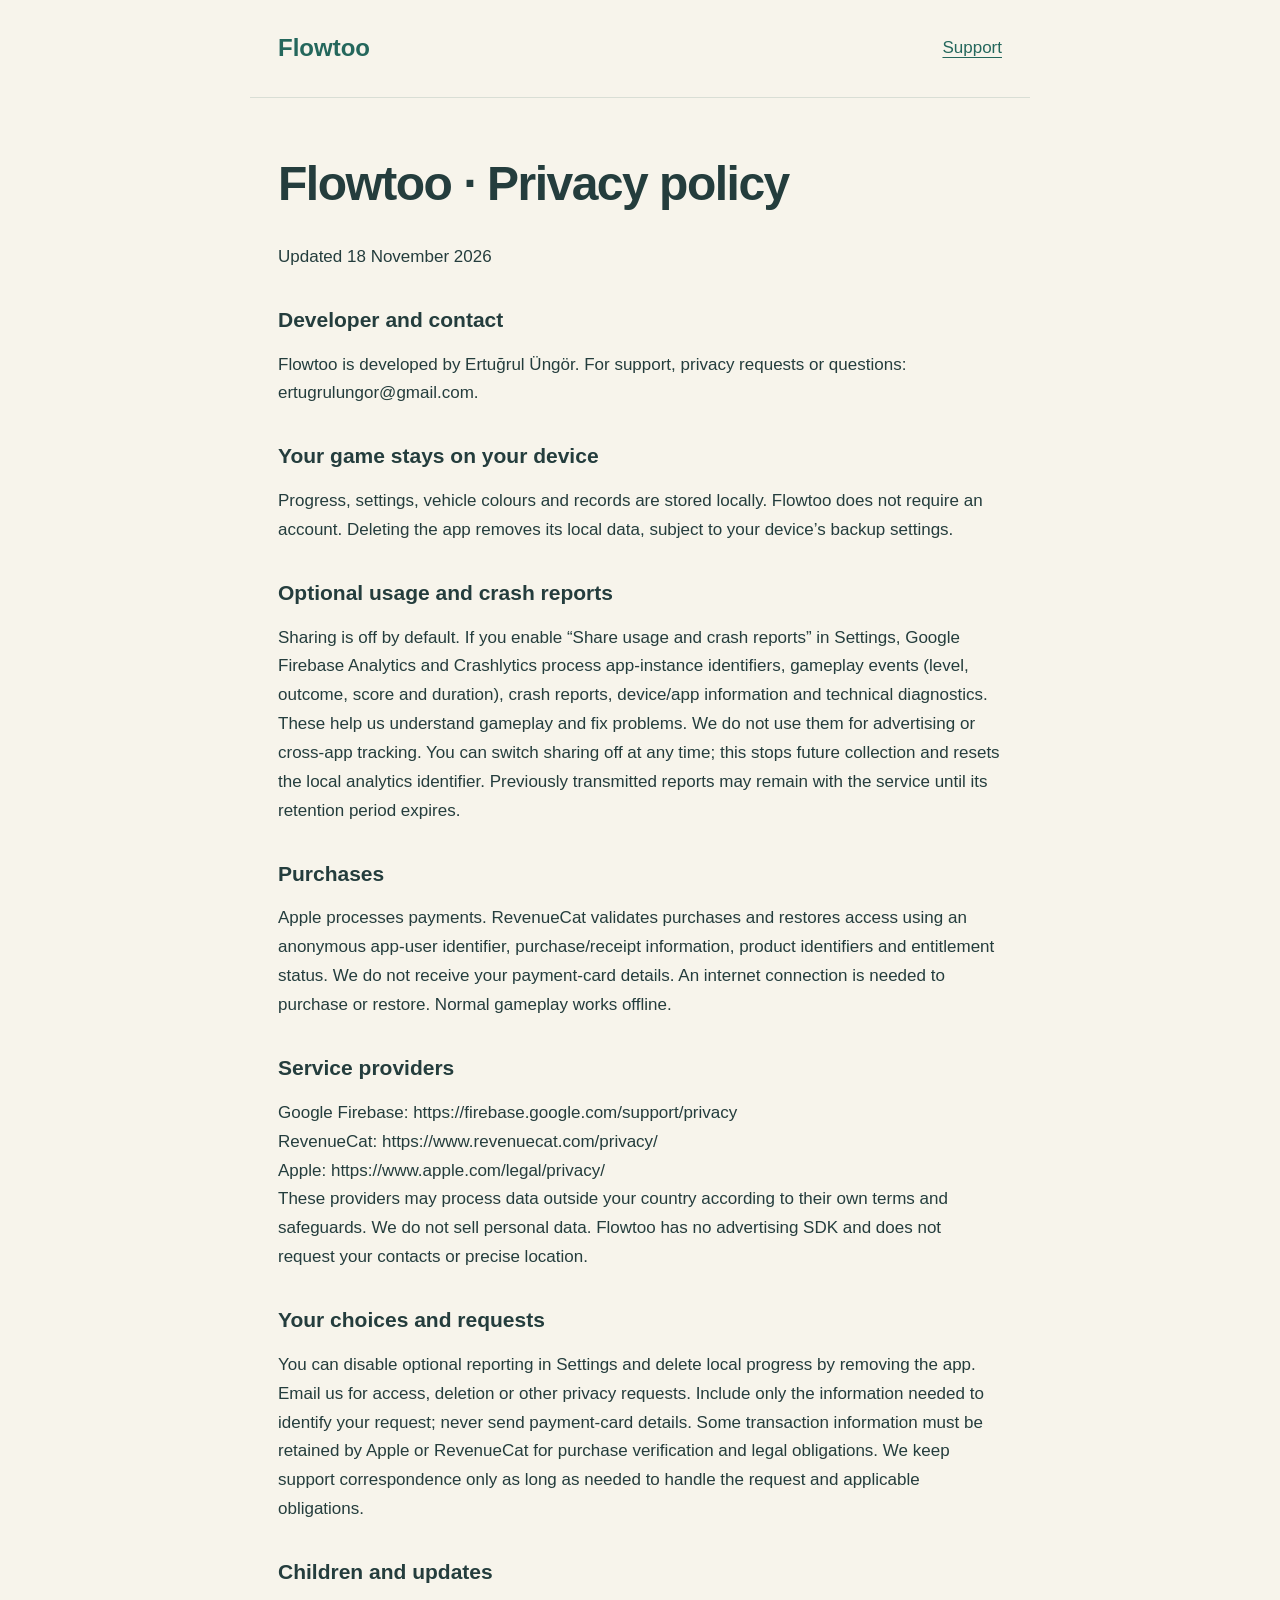
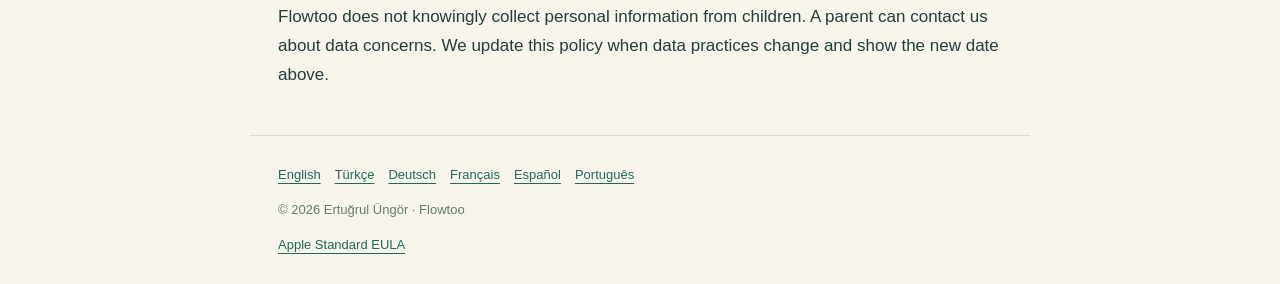
==== privacy-en.html @ 92612f0e "Publish Flowtoo privacy policy and support" ====
<!doctype html><html lang="en"><meta charset="utf-8"><meta name="viewport" content="width=device-width,initial-scale=1"><meta name="description" content="Flowtoo — privacy and support"><title>Flowtoo · Privacy policy</title><link rel="stylesheet" href="style.css"><header><a class="brand" href="index.html">Flowtoo</a><a href="support.html">Support</a></header><main><h1>Flowtoo · Privacy policy</h1><p>Updated 18 November 2026</p><h2>Developer and contact</h2><p>Flowtoo is developed by Ertuğrul Üngör. For support, privacy requests or questions: ertugrulungor@gmail.com.</p><h2>Your game stays on your device</h2><p>Progress, settings, vehicle colours and records are stored locally. Flowtoo does not require an account. Deleting the app removes its local data, subject to your device’s backup settings.</p><h2>Optional usage and crash reports</h2><p>Sharing is off by default. If you enable “Share usage and crash reports” in Settings, Google Firebase Analytics and Crashlytics process app-instance identifiers, gameplay events (level, outcome, score and duration), crash reports, device/app information and technical diagnostics. These help us understand gameplay and fix problems. We do not use them for advertising or cross-app tracking. You can switch sharing off at any time; this stops future collection and resets the local analytics identifier. Previously transmitted reports may remain with the service until its retention period expires.</p><h2>Purchases</h2><p>Apple processes payments. RevenueCat validates purchases and restores access using an anonymous app-user identifier, purchase/receipt information, product identifiers and entitlement status. We do not receive your payment-card details. An internet connection is needed to purchase or restore. Normal gameplay works offline.</p><h2>Service providers</h2><p>Google Firebase: https://firebase.google.com/support/privacy
RevenueCat: https://www.revenuecat.com/privacy/
Apple: https://www.apple.com/legal/privacy/
These providers may process data outside your country according to their own terms and safeguards. We do not sell personal data. Flowtoo has no advertising SDK and does not request your contacts or precise location.</p><h2>Your choices and requests</h2><p>You can disable optional reporting in Settings and delete local progress by removing the app. Email us for access, deletion or other privacy requests. Include only the information needed to identify your request; never send payment-card details. Some transaction information must be retained by Apple or RevenueCat for purchase verification and legal obligations. We keep support correspondence only as long as needed to handle the request and applicable obligations.</p><h2>Children and updates</h2><p>Flowtoo does not knowingly collect personal information from children. A parent can contact us about data concerns. We update this policy when data practices change and show the new date above.</p></main><footer><nav><a href="privacy-en.html" lang="en">English</a> <a href="privacy-tr.html" lang="tr">Türkçe</a> <a href="privacy-de.html" lang="de">Deutsch</a> <a href="privacy-fr.html" lang="fr">Français</a> <a href="privacy-es.html" lang="es">Español</a> <a href="privacy-pt-BR.html" lang="pt-BR">Português</a></nav><p>© 2026 Ertuğrul Üngör · Flowtoo</p><a href="https://www.apple.com/legal/internet-services/itunes/dev/stdeula/">Apple Standard EULA</a></footer></html>
---- style.css ----
*{box-sizing:border-box}body{margin:0;background:#f7f4eb;color:#243d3d;font:17px/1.7 -apple-system,BlinkMacSystemFont,"Segoe UI",sans-serif}header,main,footer{max-width:780px;margin:auto;padding:28px}header{display:flex;justify-content:space-between;align-items:center;border-bottom:1px solid #d9ded5}nav{display:flex;flex-wrap:wrap;gap:14px}a{color:#24675c;text-underline-offset:4px}h1{font-size:clamp(30px,6vw,48px);line-height:1.1;letter-spacing:-1.5px}h2{font-size:21px;line-height:1.3;margin-top:34px}p{white-space:pre-line}footer{font-size:13px;color:#657b72;border-top:1px solid #d9ded5}.brand{font-weight:700;text-decoration:none;font-size:24px}
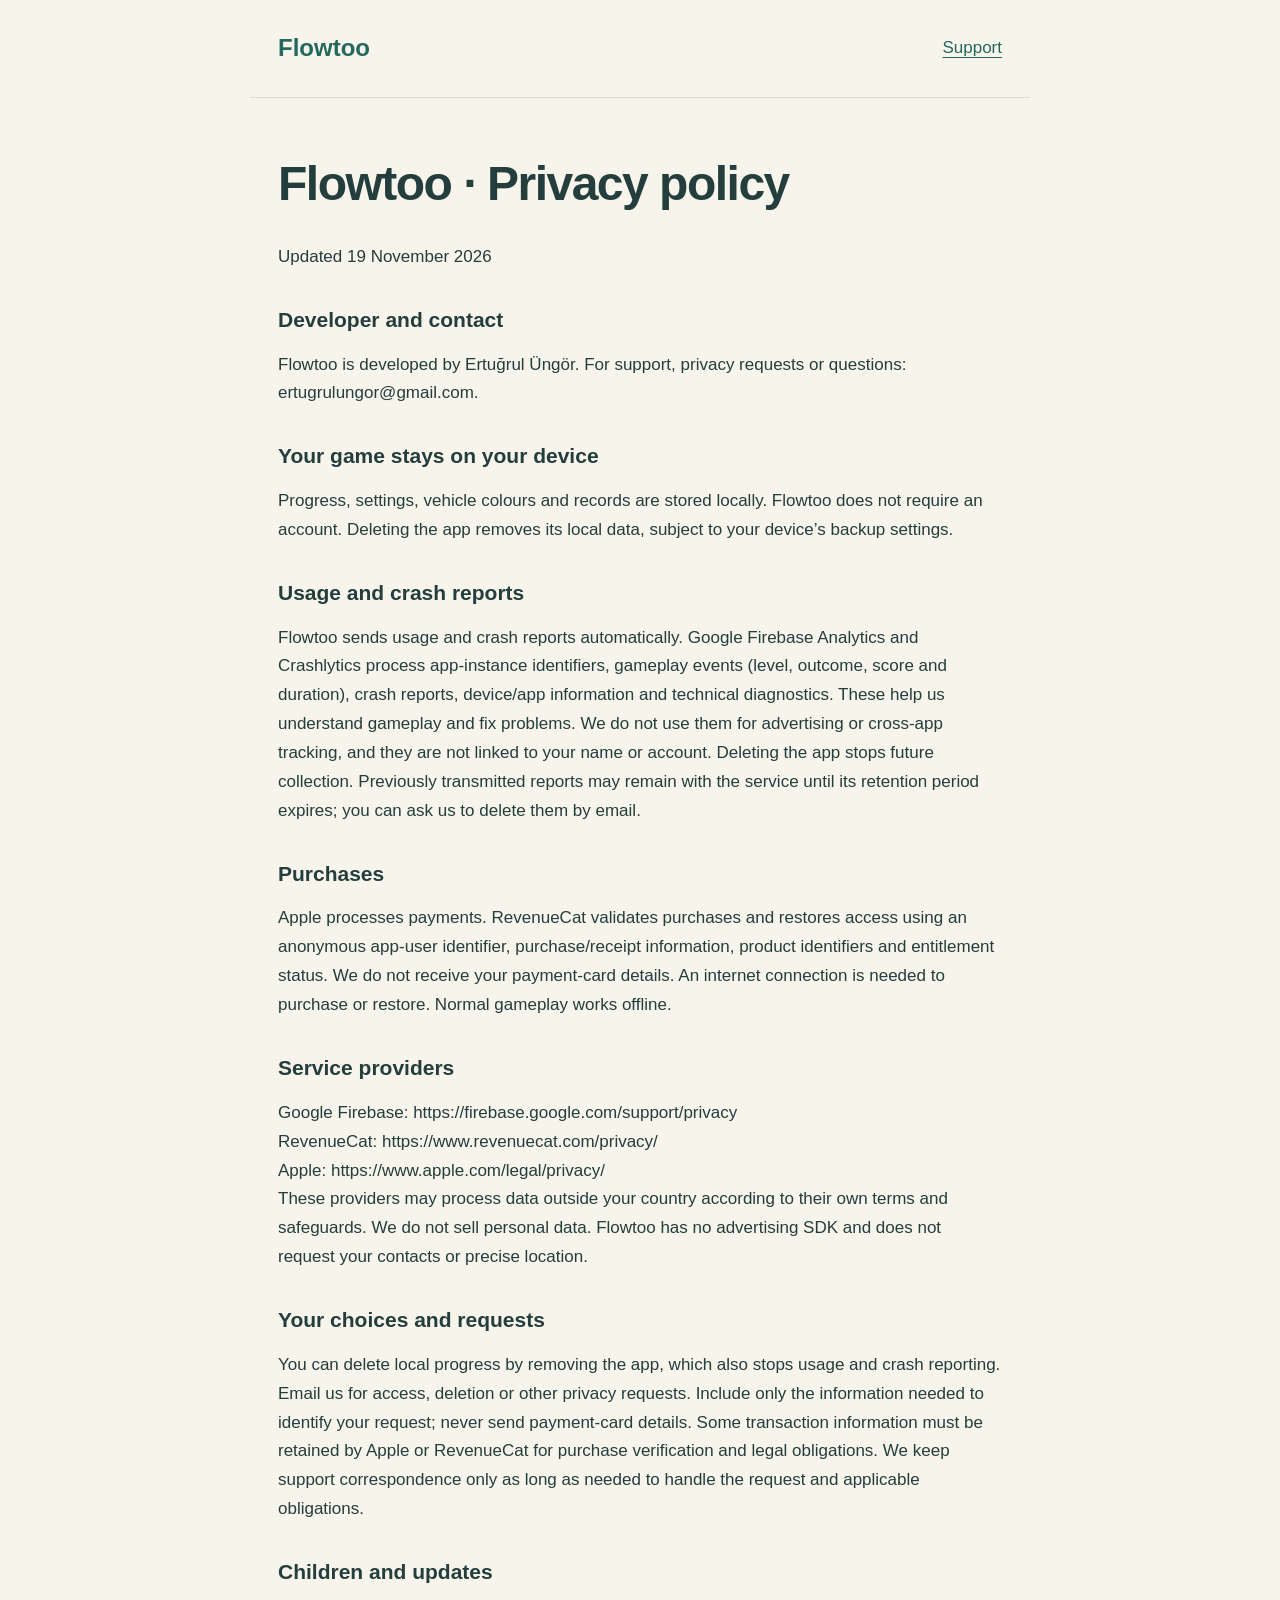
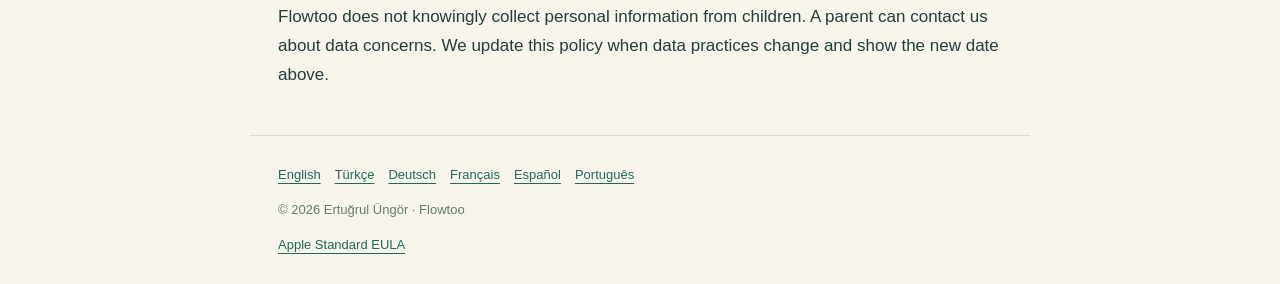
==== commit cb134622: "Update privacy policy: usage and crash reports are always on Co-Authored-By: Claude Opus 5.5 <norepl" ====
--- a/privacy-en.html
+++ b/privacy-en.html
@@ -1,4 +1,4 @@
-<!doctype html><html lang="en"><meta charset="utf-8"><meta name="viewport" content="width=device-width,initial-scale=1"><meta name="description" content="Flowtoo — privacy and support"><title>Flowtoo · Privacy policy</title><link rel="stylesheet" href="style.css"><header><a class="brand" href="index.html">Flowtoo</a><a href="support.html">Support</a></header><main><h1>Flowtoo · Privacy policy</h1><p>Updated 18 November 2026</p><h2>Developer and contact</h2><p>Flowtoo is developed by Ertuğrul Üngör. For support, privacy requests or questions: ertugrulungor@gmail.com.</p><h2>Your game stays on your device</h2><p>Progress, settings, vehicle colours and records are stored locally. Flowtoo does not require an account. Deleting the app removes its local data, subject to your device’s backup settings.</p><h2>Optional usage and crash reports</h2><p>Sharing is off by default. If you enable “Share usage and crash reports” in Settings, Google Firebase Analytics and Crashlytics process app-instance identifiers, gameplay events (level, outcome, score and duration), crash reports, device/app information and technical diagnostics. These help us understand gameplay and fix problems. We do not use them for advertising or cross-app tracking. You can switch sharing off at any time; this stops future collection and resets the local analytics identifier. Previously transmitted reports may remain with the service until its retention period expires.</p><h2>Purchases</h2><p>Apple processes payments. RevenueCat validates purchases and restores access using an anonymous app-user identifier, purchase/receipt information, product identifiers and entitlement status. We do not receive your payment-card details. An internet connection is needed to purchase or restore. Normal gameplay works offline.</p><h2>Service providers</h2><p>Google Firebase: https://firebase.google.com/support/privacy
+<!doctype html><html lang="en"><meta charset="utf-8"><meta name="viewport" content="width=device-width,initial-scale=1"><meta name="description" content="Flowtoo — privacy and support"><title>Flowtoo · Privacy policy</title><link rel="stylesheet" href="style.css"><header><a class="brand" href="index.html">Flowtoo</a><a href="support.html">Support</a></header><main><h1>Flowtoo · Privacy policy</h1><p>Updated 19 November 2026</p><h2>Developer and contact</h2><p>Flowtoo is developed by Ertuğrul Üngör. For support, privacy requests or questions: ertugrulungor@gmail.com.</p><h2>Your game stays on your device</h2><p>Progress, settings, vehicle colours and records are stored locally. Flowtoo does not require an account. Deleting the app removes its local data, subject to your device’s backup settings.</p><h2>Usage and crash reports</h2><p>Flowtoo sends usage and crash reports automatically. Google Firebase Analytics and Crashlytics process app-instance identifiers, gameplay events (level, outcome, score and duration), crash reports, device/app information and technical diagnostics. These help us understand gameplay and fix problems. We do not use them for advertising or cross-app tracking, and they are not linked to your name or account. Deleting the app stops future collection. Previously transmitted reports may remain with the service until its retention period expires; you can ask us to delete them by email.</p><h2>Purchases</h2><p>Apple processes payments. RevenueCat validates purchases and restores access using an anonymous app-user identifier, purchase/receipt information, product identifiers and entitlement status. We do not receive your payment-card details. An internet connection is needed to purchase or restore. Normal gameplay works offline.</p><h2>Service providers</h2><p>Google Firebase: https://firebase.google.com/support/privacy
 RevenueCat: https://www.revenuecat.com/privacy/
 Apple: https://www.apple.com/legal/privacy/
-These providers may process data outside your country according to their own terms and safeguards. We do not sell personal data. Flowtoo has no advertising SDK and does not request your contacts or precise location.</p><h2>Your choices and requests</h2><p>You can disable optional reporting in Settings and delete local progress by removing the app. Email us for access, deletion or other privacy requests. Include only the information needed to identify your request; never send payment-card details. Some transaction information must be retained by Apple or RevenueCat for purchase verification and legal obligations. We keep support correspondence only as long as needed to handle the request and applicable obligations.</p><h2>Children and updates</h2><p>Flowtoo does not knowingly collect personal information from children. A parent can contact us about data concerns. We update this policy when data practices change and show the new date above.</p></main><footer><nav><a href="privacy-en.html" lang="en">English</a> <a href="privacy-tr.html" lang="tr">Türkçe</a> <a href="privacy-de.html" lang="de">Deutsch</a> <a href="privacy-fr.html" lang="fr">Français</a> <a href="privacy-es.html" lang="es">Español</a> <a href="privacy-pt-BR.html" lang="pt-BR">Português</a></nav><p>© 2026 Ertuğrul Üngör · Flowtoo</p><a href="https://www.apple.com/legal/internet-services/itunes/dev/stdeula/">Apple Standard EULA</a></footer></html>+These providers may process data outside your country according to their own terms and safeguards. We do not sell personal data. Flowtoo has no advertising SDK and does not request your contacts or precise location.</p><h2>Your choices and requests</h2><p>You can delete local progress by removing the app, which also stops usage and crash reporting. Email us for access, deletion or other privacy requests. Include only the information needed to identify your request; never send payment-card details. Some transaction information must be retained by Apple or RevenueCat for purchase verification and legal obligations. We keep support correspondence only as long as needed to handle the request and applicable obligations.</p><h2>Children and updates</h2><p>Flowtoo does not knowingly collect personal information from children. A parent can contact us about data concerns. We update this policy when data practices change and show the new date above.</p></main><footer><nav><a href="privacy-en.html" lang="en">English</a> <a href="privacy-tr.html" lang="tr">Türkçe</a> <a href="privacy-de.html" lang="de">Deutsch</a> <a href="privacy-fr.html" lang="fr">Français</a> <a href="privacy-es.html" lang="es">Español</a> <a href="privacy-pt-BR.html" lang="pt-BR">Português</a></nav><p>© 2026 Ertuğrul Üngör · Flowtoo</p><a href="https://www.apple.com/legal/internet-services/itunes/dev/stdeula/">Apple Standard EULA</a></footer></html>
